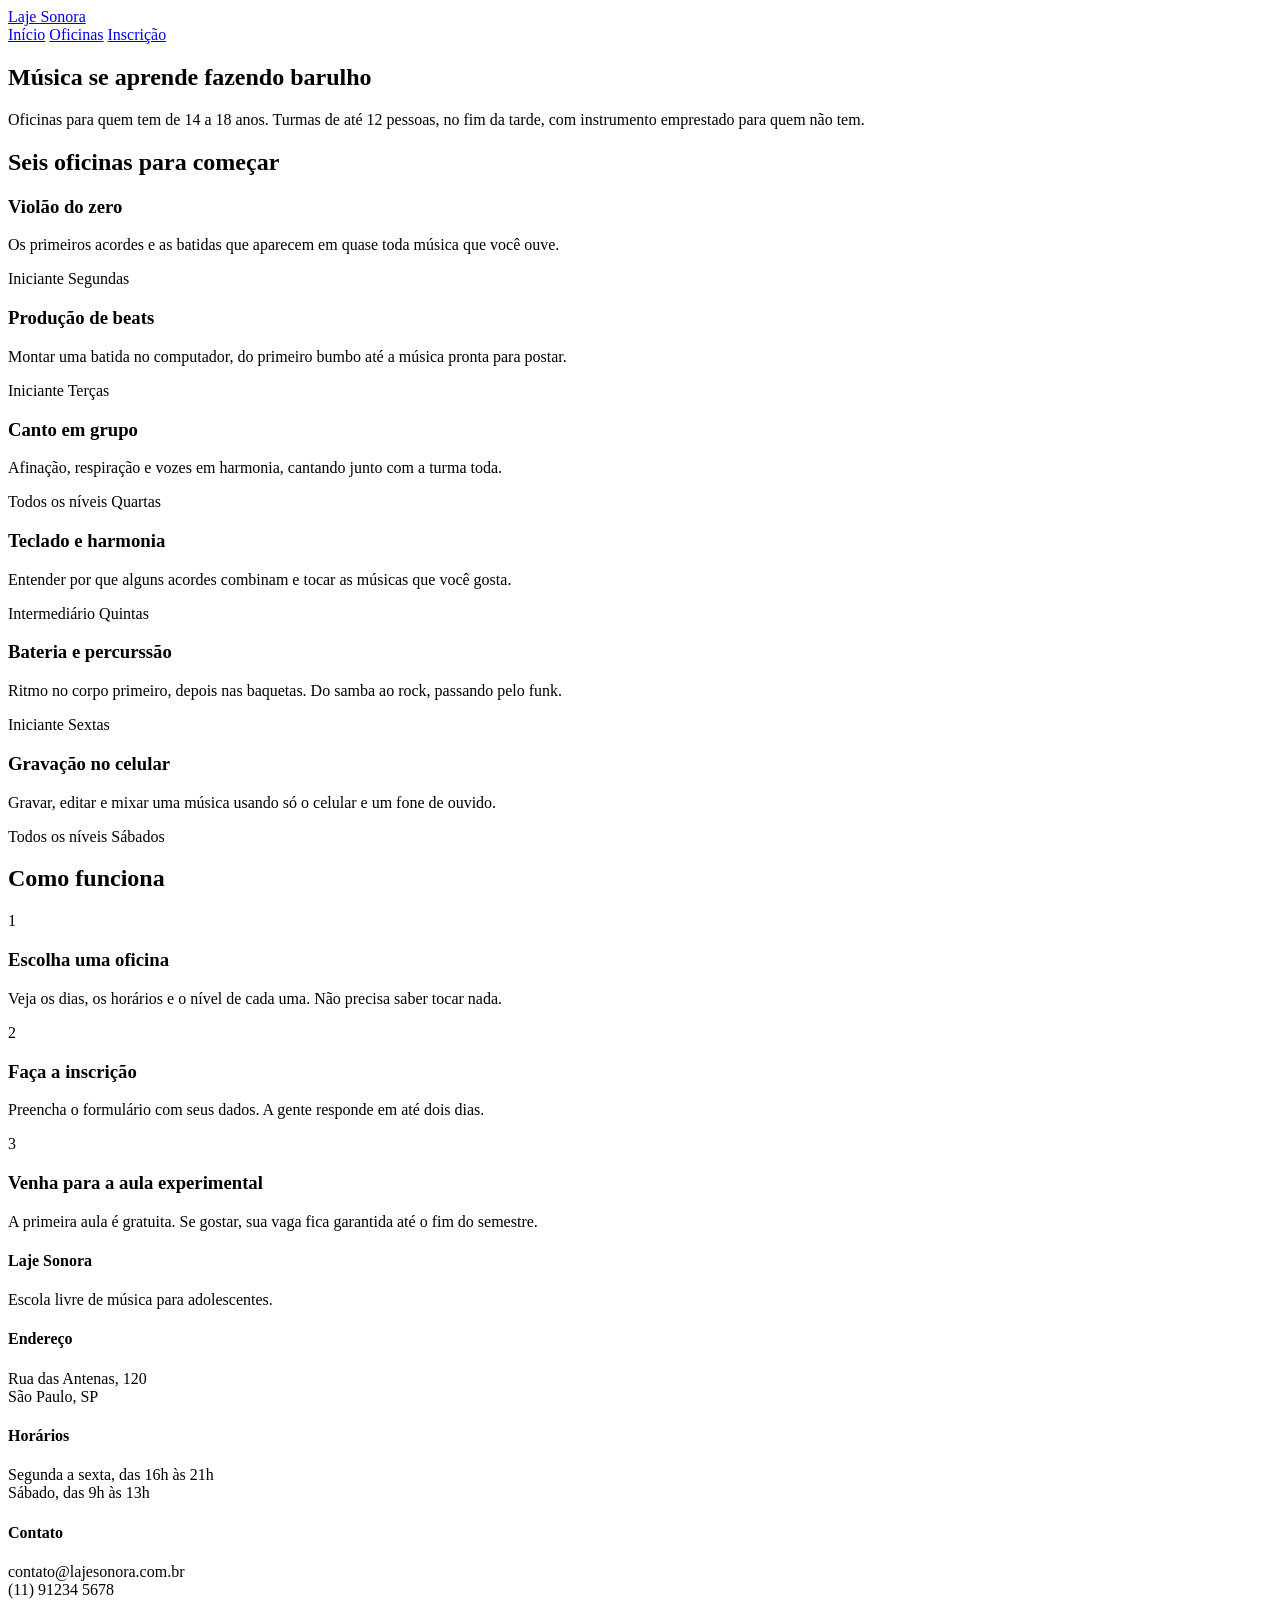
==== index.html @ c33baf56 "Initial commit" ====
<!DOCTYPE html>
<html lang="pt-br">
<head>
    <meta charset="UTF-8">
    <meta name="viewport" content="width=device-width, initial-scale=1.0">
    <title>Laje Sonora | Ínicio</title>
    <link rel="preconnect" href="https://fonts.googleapis.com">
<link rel="preconnect" href="https://fonts.gstatic.com" crossorigin>
<link href="https://fonts.googleapis.com/css2?family=Big+Shoulders:opsz,wght@10..72,100..900&display=swap" rel="stylesheet">
<link rel="preconnect" href="https://fonts.googleapis.com">
<link rel="preconnect" href="https://fonts.gstatic.com" crossorigin>
<link href="https://fonts.googleapis.com/css2?family=Archivo:ital,wght@0,100..900;1,100..900&family=Big+Shoulders:opsz,wght@10..72,100..900&display=swap" rel="stylesheet">
    <link rel="stylesheet" href="./index.css">
</head>
<body>
    <header class="conteudo topo">
        <a href="index.css" class="logo">Laje Sonora</a>
    <nav class="menu">
        <a href="index.html" class="atual">Início</a>
        <a href="oficinas.html">Oficinas</a>
        <a href="inscricao.html">Inscrição</a>
    </nav>
    </header>

    <main>
        <section class="conteudo cartazes">
            <div class="cartaz cartaz-principal">
                <h1>Música se aprende fazendo barulho</h1>
            </div>
            <div class="cartaz cartaz-lateral">
                <p>Oficinas para quem tem de 14 a 18 anos. Turmas de até 12 pessoas, no fim da tarde, com instrumento emprestado para quem não tem.</p>
            </div>
        </section>

        <section class="conteudo secao">
            <h2 class="titulo-secao">Seis oficinas para começar</h2>
            <div class="cards">

                <article class="card">
                    <div class="foto foto-azul"></div>
                    <div class="card-texto">
                        <h3>Violão do zero</h3>
                        <p>Os primeiros acordes e as batidas que aparecem em quase toda música que você ouve.</p>
                        <div class="card-info">
                            <span>Iniciante</span>
                            <span>Segundas</span>
                        </div>
                </article>

                <article class="card">
                    <div class="foto foto-amarela"></div>
                    <div class="card-texto">
                        <h3>Produção de beats</h3>
                        <p>Montar uma batida no computador, do primeiro bumbo até a música pronta para postar.</p>
                        <div class="card-info">
                            <span>Iniciante</span>
                            <span>Terças</span>
                        </div>
                </article>

                <article class="card">
                    <div class="foto foto-tinta"></div>
                    <div class="card-texto">
                        <h3>Canto em grupo</h3>
                        <p>Afinação, respiração e vozes em harmonia, cantando junto com a turma toda.</p>
                        <div class="card-info">
                            <span>Todos os níveis</span>
                            <span>Quartas</span>
                        </div>
                </article>

                <article class="card">
                    <div class="foto"></div>
                    <div class="card-texto">
                        <h3>Teclado e harmonia</h3>
                        <p>Entender por que alguns acordes combinam e tocar as músicas que você gosta.</p>
                        <div class="card-info">
                            <span>Intermediário</span>
                            <span>Quintas</span>
                        </div>
                </article>

                <article class="card">
                    <div class="foto foto-azul"></div>
                    <div class="card-texto">
                        <h3>Bateria e percurssão</h3>
                        <p>Ritmo no corpo primeiro, depois nas baquetas. Do samba ao rock, passando pelo funk.</p>
                        <div class="card-info">
                            <span>Iniciante</span>
                            <span>Sextas</span>
                        </div>
                </article>

                <article class="card">
                    <div class="foto foto-amarela"></div>
                    <div class="card-texto">
                        <h3>Gravação no celular</h3>
                        <p>Gravar, editar e mixar uma música usando só o celular e um fone de ouvido.</p>
                        <div class="card-info">
                            <span>Todos os níveis</span>
                            <span>Sábados</span>
                        </div>
                </article>
            </div>
        </section>

       <section class="conteudo secao"> 
        <h2 class="titulo-secao">Como funciona</h2>
        <div class="passos">

            <div class="passo">
            <p class="passo-numero">1</p>
            <h3>Escolha uma oficina</h3>
            <p>Veja os dias, os horários e o nível de cada uma. Não precisa saber tocar nada.</p>
            </div>

            <div class="passo">
            <p class="passo-numero">2</p>
            <h3>Faça a inscrição</h3>
            <p>Preencha o formulário com seus dados. A gente responde em até dois dias.</p>
            </div>
            
            <div class="passo">
            <p class="passo-numero">3</p>
            <h3>Venha para a aula experimental</h3>
            <p>A primeira aula é gratuita. Se gostar, sua vaga fica garantida até o fim do semestre.</p>
            </div>
        
            </div>
       </section>
    </main>

    <footer class="rodape">
        <div class="conteudo rodape-colunas">
          <div class="rodape-coluna">
           <h4>Laje Sonora</h4>
           <p>Escola livre de música para adolescentes.</p>
          </div>

          <div class="rodape-coluna">
           <h4>Endereço</h4>
           <p>Rua das Antenas, 120 <br>São Paulo, SP</p>
          </div>

          <div class="rodape-coluna">
           <h4>Horários</h4>
           <p>Segunda a sexta, das 16h às 21h<br>Sábado, das 9h às 13h</p>
          </div>
          <div class="rodape-coluna">
           <h4>Contato</h4>
           <p>contato@lajesonora.com.br<br>(11) 91234 5678</p>
          </div>
        </div>
    </footer>
</body>
</html>
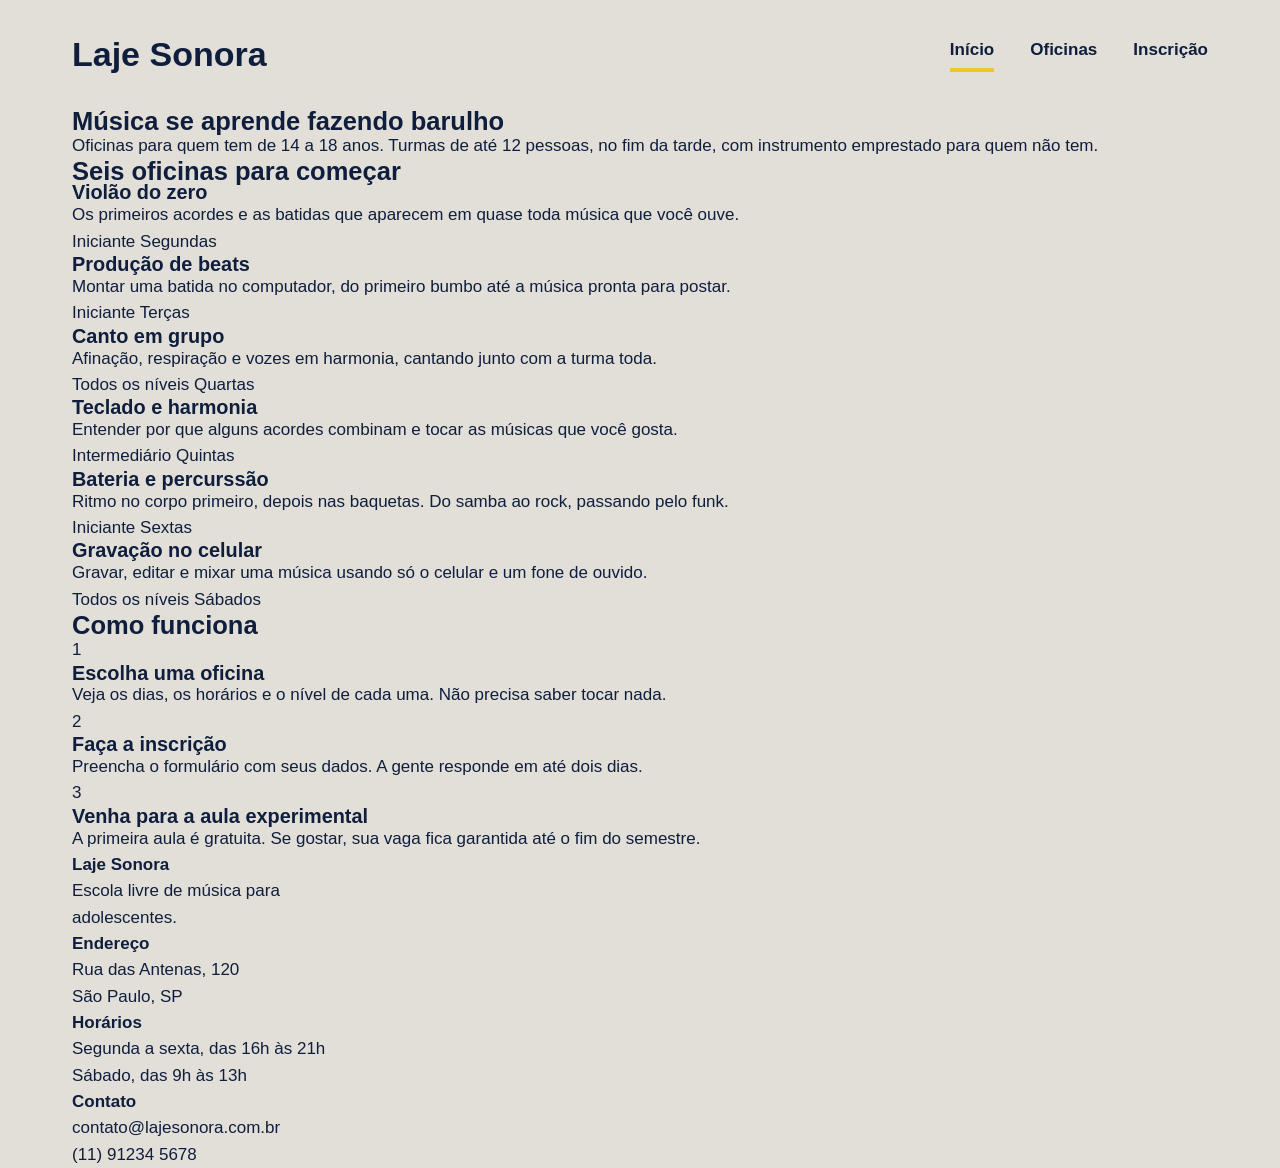
==== commit 1922524d: "CSS geral: reset, variáveis e fontes" ====
--- a/index.html
+++ b/index.html
@@ -134,7 +134,7 @@
         <div class="conteudo rodape-colunas">
           <div class="rodape-coluna">
            <h4>Laje Sonora</h4>
-           <p>Escola livre de música para adolescentes.</p>
+           <p>Escola livre de música para<br>adolescentes.</p>
           </div>
 
           <div class="rodape-coluna">
--- a/index.css
+++ b/index.css
@@ -0,0 +1,72 @@
+* {
+    margin: 0;
+    padding: 0;
+    box-sizing: border-box;
+}
+
+:root {
+    
+--concreto: #E2DFD8;
+--concreto-escuro: #CBC7BE;
+--tinta: #0F1E3D;
+--caixa-dagua: #1F5FBF;
+--fita: #F3C623;
+--branco: #FFFFFF;
+
+--fonte-cartaz: "Big Shoulders", "Arial Narrow", sans-serif;
+--fonte-texto : "Archivo", Arial, sans-serif;
+}
+
+body {
+    background: var(--concreto);
+    color: var(--tinta);
+    font-family: var(--fonte-texto);
+    font-size: 17px;
+    line-height: 1.55;
+}
+
+a {
+    color: inherit;
+}
+
+h1, h2, h3 {
+    font-family: var(--fonte-cartaz);
+    font-weight: 900;
+    line-height: 0.95;
+                    
+
+}
+.conteudo {
+    max-width: 1200px;
+    margin-inline: auto;
+    padding-inline: 32px;
+}
+
+.topo{
+    padding-block: 28px;
+    display: flex;
+    justify-content: space-between;
+    align-items: center;
+}
+.logo{
+    font-family: var(--fonte-cartaz);
+    font-size: 34px;
+    font-weight: 900;
+    text-decoration: none;
+}
+.menu{
+    display: flex;
+    gap: 36px;
+}
+.menu a{
+    font-weight: 600;
+    text-decoration: none;
+    padding-bottom: 4px;
+    border-bottom: 4px solid transparent;
+}
+.menu a:hover{
+    border-bottom-color: var(--tinta);
+}
+.menu a.atual{
+    border-bottom-color: var(--fita);
+}
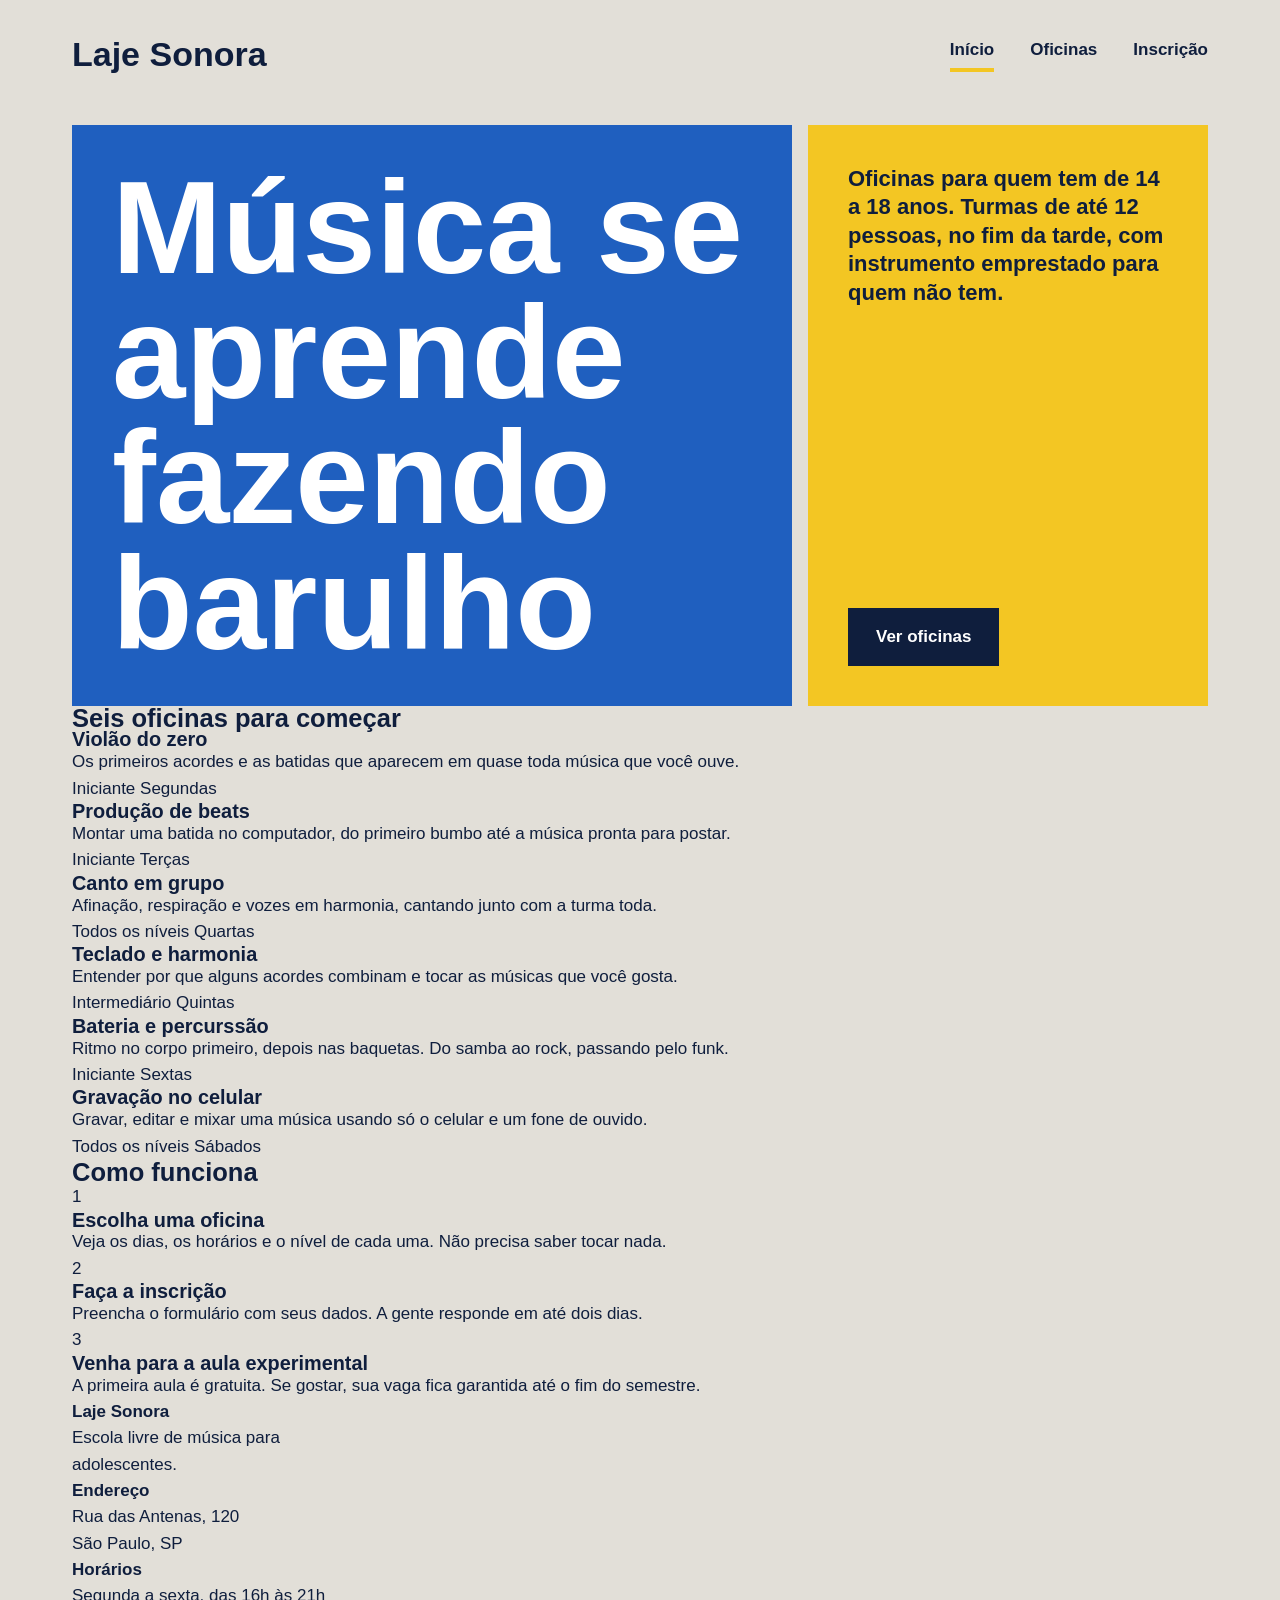
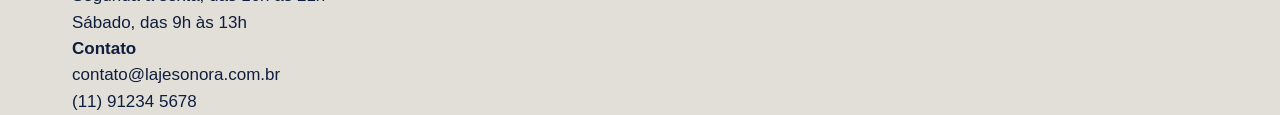
==== commit a141462f: "commit" ====
--- a/index.html
+++ b/index.html
@@ -29,6 +29,7 @@
             </div>
             <div class="cartaz cartaz-lateral">
                 <p>Oficinas para quem tem de 14 a 18 anos. Turmas de até 12 pessoas, no fim da tarde, com instrumento emprestado para quem não tem.</p>
+                <a href="oficinas.html" class="botao"> Ver oficinas</a>
             </div>
         </section>
 
--- a/index.css
+++ b/index.css
@@ -69,4 +69,52 @@
 }
 .menu a.atual{
     border-bottom-color: var(--fita);
-}+}
+.cartazes{
+    margin-top: 16px;
+    display: flex;
+    gap: 16px;
+}
+.cartaz{
+    padding: 40px;
+}
+.cartaz-principal{
+background: var(--caixa-dagua);
+color: var(--branco);
+flex: 2;
+
+h1{
+font-size: 132px;
+max-width: 9ch;
+} 
+}
+.cartaz-lateral{
+    background: var(--fita);
+    flex: 1;
+    display: flex;
+    flex-direction: column;
+    justify-content: space-between;
+    gap: 32px;
+    align-items: flex-start;
+    p{
+        font-size: 22px;
+        font-weight: 600;
+        line-height: 1.3;
+    }
+}
+.botao{
+    background: var(--tinta);
+    color: var(--branco);
+    font-weight: 700;
+    text-decoration: none;
+    padding: 16px 28px;
+    border: none;
+    font-family: var(--fonte-texto);
+    font-size: 17px;
+    cursor: pointer; 
+}
+.botao:hover{
+    background: var(--caixa-dagua);
+}
+
+
